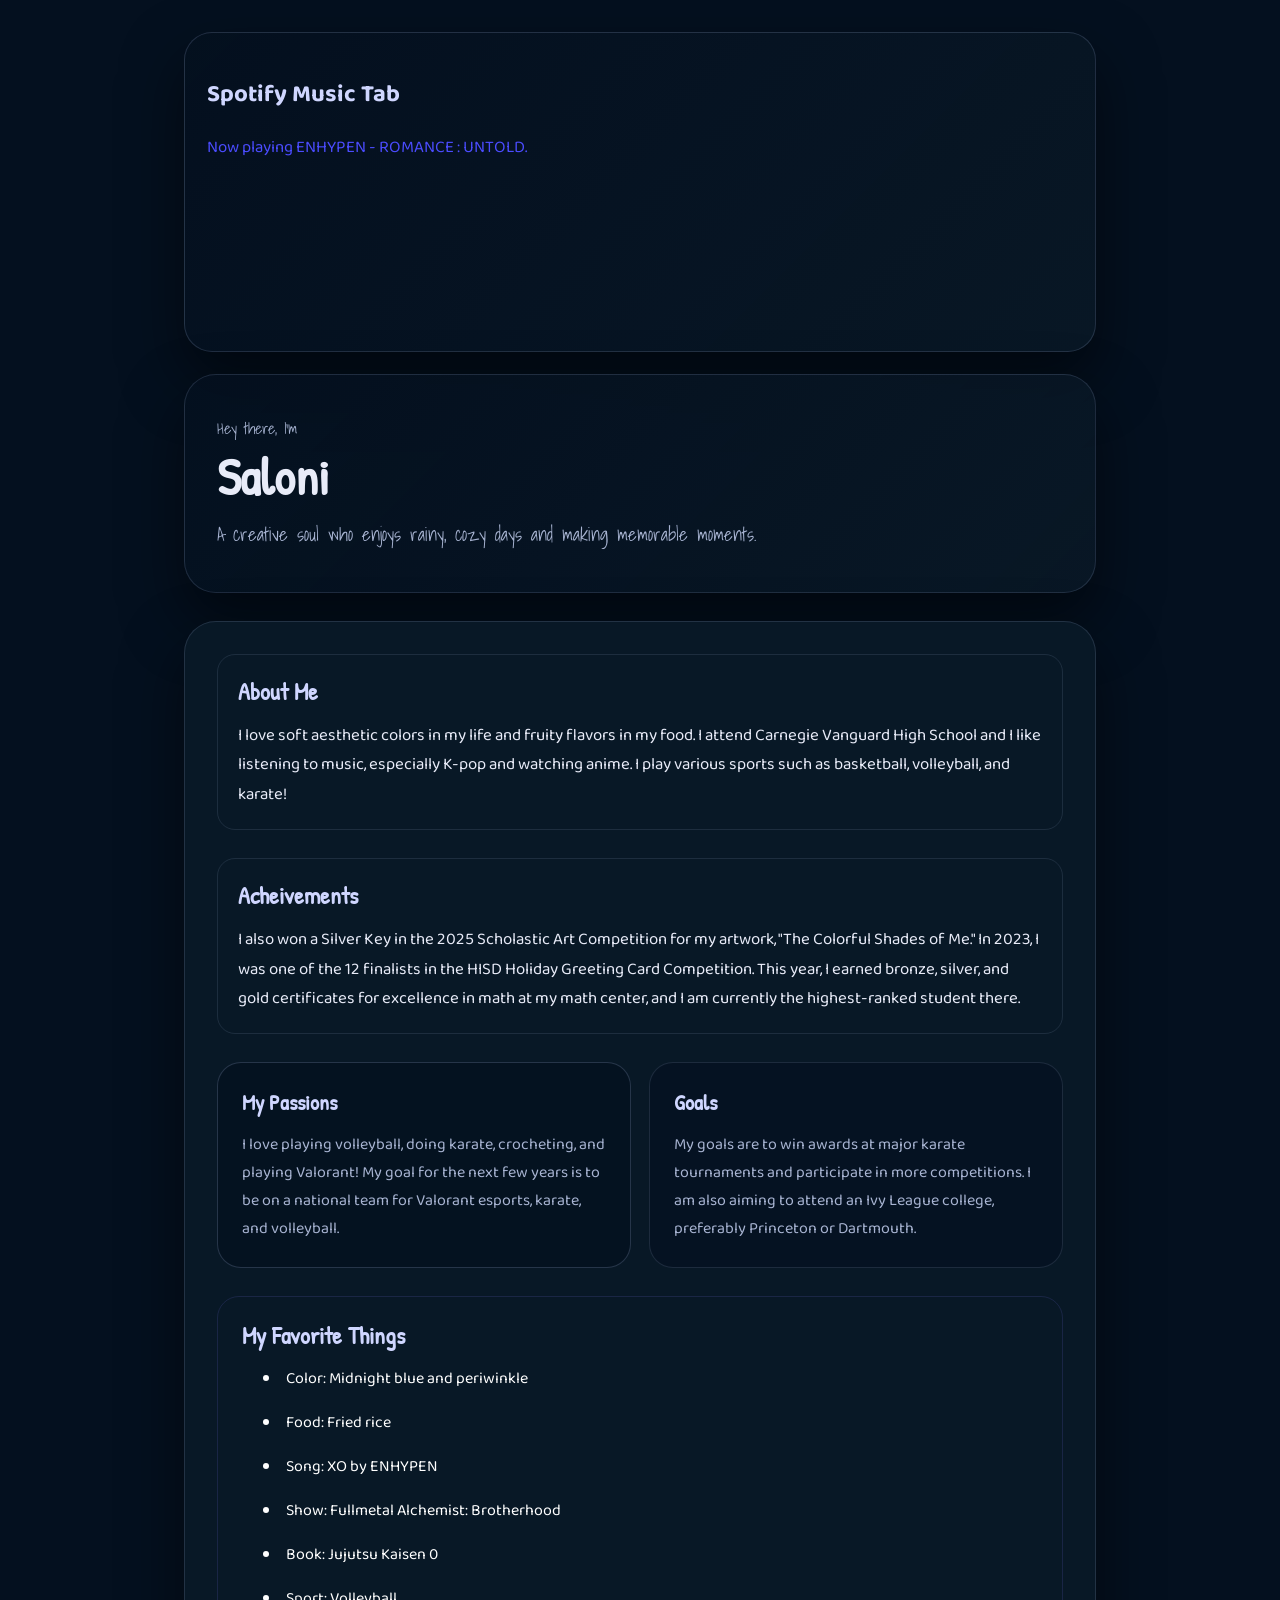
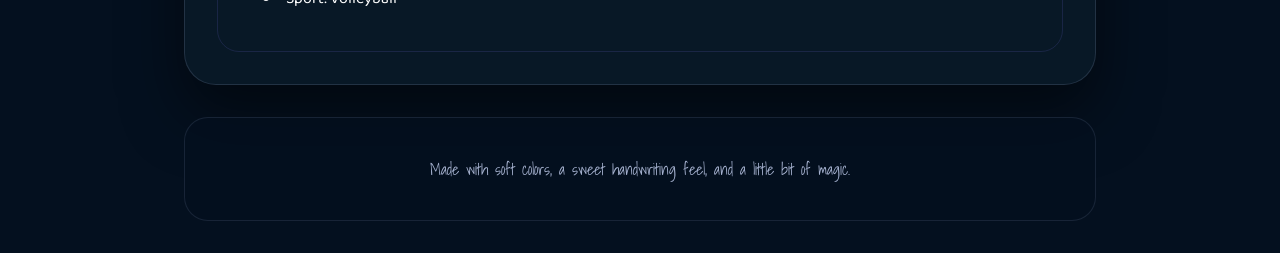
==== index.html @ 545240eb "Remove items from My Favorite Things section for conciseness" ====
<!DOCTYPE html>
<html lang="en">
  <head>
    <meta charset="UTF-8" />
    <meta name="viewport" content="width=device-width, initial-scale=1.0" />
    <title>About Me</title>
    <link rel="preconnect" href="https://fonts.googleapis.com" />
    <link rel="preconnect" href="https://fonts.gstatic.com" crossorigin />
    <link
      href="https://fonts.googleapis.com/css2?family=Baloo+2:wght@400;500&family=Patrick+Hand&family=Shadows+Into+Light&display=swap"
      rel="stylesheet"
    />
    <link rel="stylesheet" href="styles.css" />
  </head>
  <body>
    <div class="page-shell">
      <section class="spotify-tab" aria-label="Spotify music">
        <h2 class="kawaii-title">Spotify Music Tab</h2>
        <p class="cute-note">Now playing ENHYPEN - ROMANCE : UNTOLD.</p>
        <div class="spotify-grid">
          <iframe
            src="https://open.spotify.com/embed/album/05I8FltCMnGa3kE38mpOkL?utm_source=generator"
            title="ENHYPEN ROMANCE UNTOLD album"
            loading="lazy"
            allow="autoplay; clipboard-write; encrypted-media; fullscreen; picture-in-picture"
          ></iframe>
        </div>
      </section>

      <header class="hero">
        <p class="eyebrow">Hey there, I’m</p>
        <h1>Saloni</h1>
        <p class="subtitle">
          A creative soul who enjoys rainy, cozy days and making memorable moments.
        </p>
      </header>

      <main class="content-card">
        <section class="intro-block">
          <h2 class="kawaii-title">About Me</h2>
          <p>
            I love soft aesthetic colors in my life and fruity flavors in my
            food. I attend Carnegie Vanguard High School and I like listening
            to music, especially K-pop and watching anime. I play various
            sports such as basketball, volleyball, and karate!
          </p>
        </section>

        <section class="intro-block">
          <h2 class="kawaii-title">Acheivements</h2>
          <p>
            I also won a Silver Key in the 2025 Scholastic Art Competition for
            my artwork, "The Colorful Shades of Me." In 2023, I was one of the
            12 finalists in the HISD Holiday Greeting Card Competition. This
            year, I earned bronze, silver, and gold certificates for excellence
            in math at my math center, and I am currently the highest-ranked
            student there.
          </p>
        </section>

        <section class="detail-grid">
          <div class="detail-panel detail-panel--passions">
            <h3>My Passions</h3>
            <p>
              I love playing volleyball, doing karate, crocheting, and playing
              Valorant! My goal for the next few years is to be on a national team
              for Valorant esports, karate, and volleyball.
            </p>
          </div>
          <div class="detail-panel">
            <h3>Goals</h3>
            <p>
              My goals are to win awards at major karate tournaments and
              participate in more competitions. I am also aiming to attend an Ivy
              League college, preferably Princeton or Dartmouth.
            </p>
          </div>
        </section>

        <section class="favorite-block">
          <h2 class="kawaii-title">My Favorite Things</h2>
          <ul>
            <li>Color: Midnight blue and periwinkle</li>
            <li>Food: Fried rice</li>
            <li>Song: XO by ENHYPEN</li>
            <li>Show: Fullmetal Alchemist: Brotherhood</li>
            <li>Book: Jujutsu Kaisen 0</li>
            <li>Sport: Volleyball</li>
          </ul>
        </section>
      </main>

      <footer class="footer-note">
        <p>Made with soft colors, a sweet handwriting feel, and a little bit of magic.</p>
      </footer>
    </div>
  </body>
</html>
---- styles.css ----
:root {
  color-scheme: dark;
  --bg: #04101f;
  --surface: #081826;
  --surface-soft: #0f203d;
  --text: #e8ebf8;
  --muted: #a8b4d2;
  --accent: #04101f;
  --accent-dark: #04101f;
  --periwinkle: #C6C8FF;
  --periwinkle-light: #CFD6FF;
  --midnight-blue: #191970;
  --text-dark: #ffffff;
  --border: rgba(148, 166, 203, 0.18);
  --shadow: 0 28px 60px rgba(0, 0, 0, 0.5);
}

* {
  box-sizing: border-box;
}

body {
  margin: 0;
  min-height: 100vh;
  font-family: "Baloo 2", cursive, system-ui, sans-serif;
  background: radial-gradient(circle at top left, rgba(4, 16, 31, 0.6), transparent 24%),
    radial-gradient(circle at bottom right, rgba(4, 16, 31, 0.55), transparent 28%),
    var(--bg);
  color: var(--text);
}

.page-shell {
  padding: 32px 24px;
  max-width: 960px;
  margin: 0 auto;
}

.spotify-tab {
  margin-bottom: 22px;
  padding: 22px;
  background: linear-gradient(135deg, rgba(4, 16, 31, 0.88), rgba(9, 24, 38, 0.92));
  border: 1px solid rgba(148, 166, 203, 0.2);
  border-radius: 28px;
  box-shadow: var(--shadow);
}

.spotify-tab .cute-note {
  margin-bottom: 16px;
}

.spotify-grid {
  display: grid;
  gap: 14px;
  grid-template-columns: repeat(auto-fit, minmax(220px, 1fr));
}

.spotify-grid iframe {
  width: 100%;
  min-height: 152px;
  border: 0;
  border-radius: 14px;
}

.hero {
  padding: 40px 32px;
  background: linear-gradient(135deg, rgba(4, 16, 31, 0.85), rgba(9, 24, 38, 0.95));
  border: 1px solid rgba(148, 166, 203, 0.18);
  border-radius: 32px;
  box-shadow: var(--shadow);
}

.hero .eyebrow {
  margin: 0 0 12px;
  font-size: 1rem;
  color: var(--muted);
  font-family: "Shadows Into Light", cursive;
}

.hero h1 {
  margin: 0;
  font-size: clamp(3rem, 4vw, 4.25rem);
  line-height: 0.95;
  color: var(--text);
  font-family: "Patrick Hand", cursive;
}

.hero .subtitle {
  margin: 16px 0 0;
  font-size: 1.2rem;
  max-width: 680px;
  line-height: 1.8;
  color: var(--muted);
  font-family: "Shadows Into Light", cursive;
}

.content-card {
  margin-top: 28px;
  padding: 32px;
  background: var(--surface);
  border: 1px solid var(--border);
  border-radius: 32px;
  box-shadow: var(--shadow);
}

.content-card h2,
.content-card h3 {
  margin: 0 0 14px;
  font-family: "Patrick Hand", cursive;
  color: var(--periwinkle-light);
}

.intro-block {
  margin-bottom: 28px;
}

.intro-block {
  background: transparent;
  padding: 20px;
  border-radius: 18px;
  color: var(--text-dark);
  border: 1px solid rgba(148, 166, 203, 0.15);
}

.kawaii-title {
  display: inline-flex;
  align-items: center;
  gap: 0.45rem;
  color: var(--periwinkle-light);
}

.cute-note {
  margin: 0 0 14px;
  font-size: 1.05rem;
  color: #4b4cff;
}

.intro-block p,
.detail-panel p,
.favorite-block li,
.footer-note {
  font-family: "Baloo 2", cursive;
}

.intro-block p {
  margin: 0;
  color: var(--text);
  font-size: 1.05rem;
  line-height: 1.75;
}

.detail-grid {
  display: grid;
  gap: 18px;
  grid-template-columns: repeat(auto-fit, minmax(220px, 1fr));
}

.detail-panel {
  padding: 24px;
  background: rgba(4, 16, 31, 0.55);
  border: 1px solid rgba(148, 166, 203, 0.16);
  border-radius: 24px;
}

.detail-panel--passions {
  background: rgba(4, 16, 31, 0.7);
  border-color: rgba(148, 166, 203, 0.24);
}

.detail-panel h3 {
  font-size: 1.4rem;
}

.detail-panel p {
  margin: 0;
  color: var(--muted);
  line-height: 1.75;
}

.favorite-block {
  margin-top: 28px;
}

.favorite-block {
  background: transparent;
  padding: 22px 24px;
  border-radius: 22px;
  color: var(--text-dark);
  border: 1px solid rgba(107, 103, 212, 0.18);
}

.favorite-block::before,
.favorite-block::after {
  content: '';
  position: absolute;
  font-size: 1.35rem;
}

.favorite-block {
  position: relative;
}

.favorite-block::before {
  top: -10px;
  left: -10px;
}

.favorite-block::after {
  bottom: -10px;
  right: -10px;
}

.favorite-block ul {
  margin: 0;
  padding-left: 1.3rem;
  list-style: none;
  color: var(--text-dark);
  line-height: 1.8;
}

.favorite-block li {
  margin-bottom: 0.95rem;
  position: relative;
  padding-left: 0;
  list-style: disc inside;
  color: #ffffff;
}

.footer-note {
  margin-top: 32px;
  padding: 22px 24px;
  border-radius: 24px;
  background: rgba(4, 16, 31, 0.65);
  border: 1px solid rgba(148, 166, 203, 0.14);
  color: var(--muted);
  text-align: center;
  font-family: "Shadows Into Light", cursive;
}

@media (max-width: 640px) {
  .page-shell {
    padding: 24px 16px;
  }

  .hero,
  .content-card {
    padding: 28px 20px;
  }
}
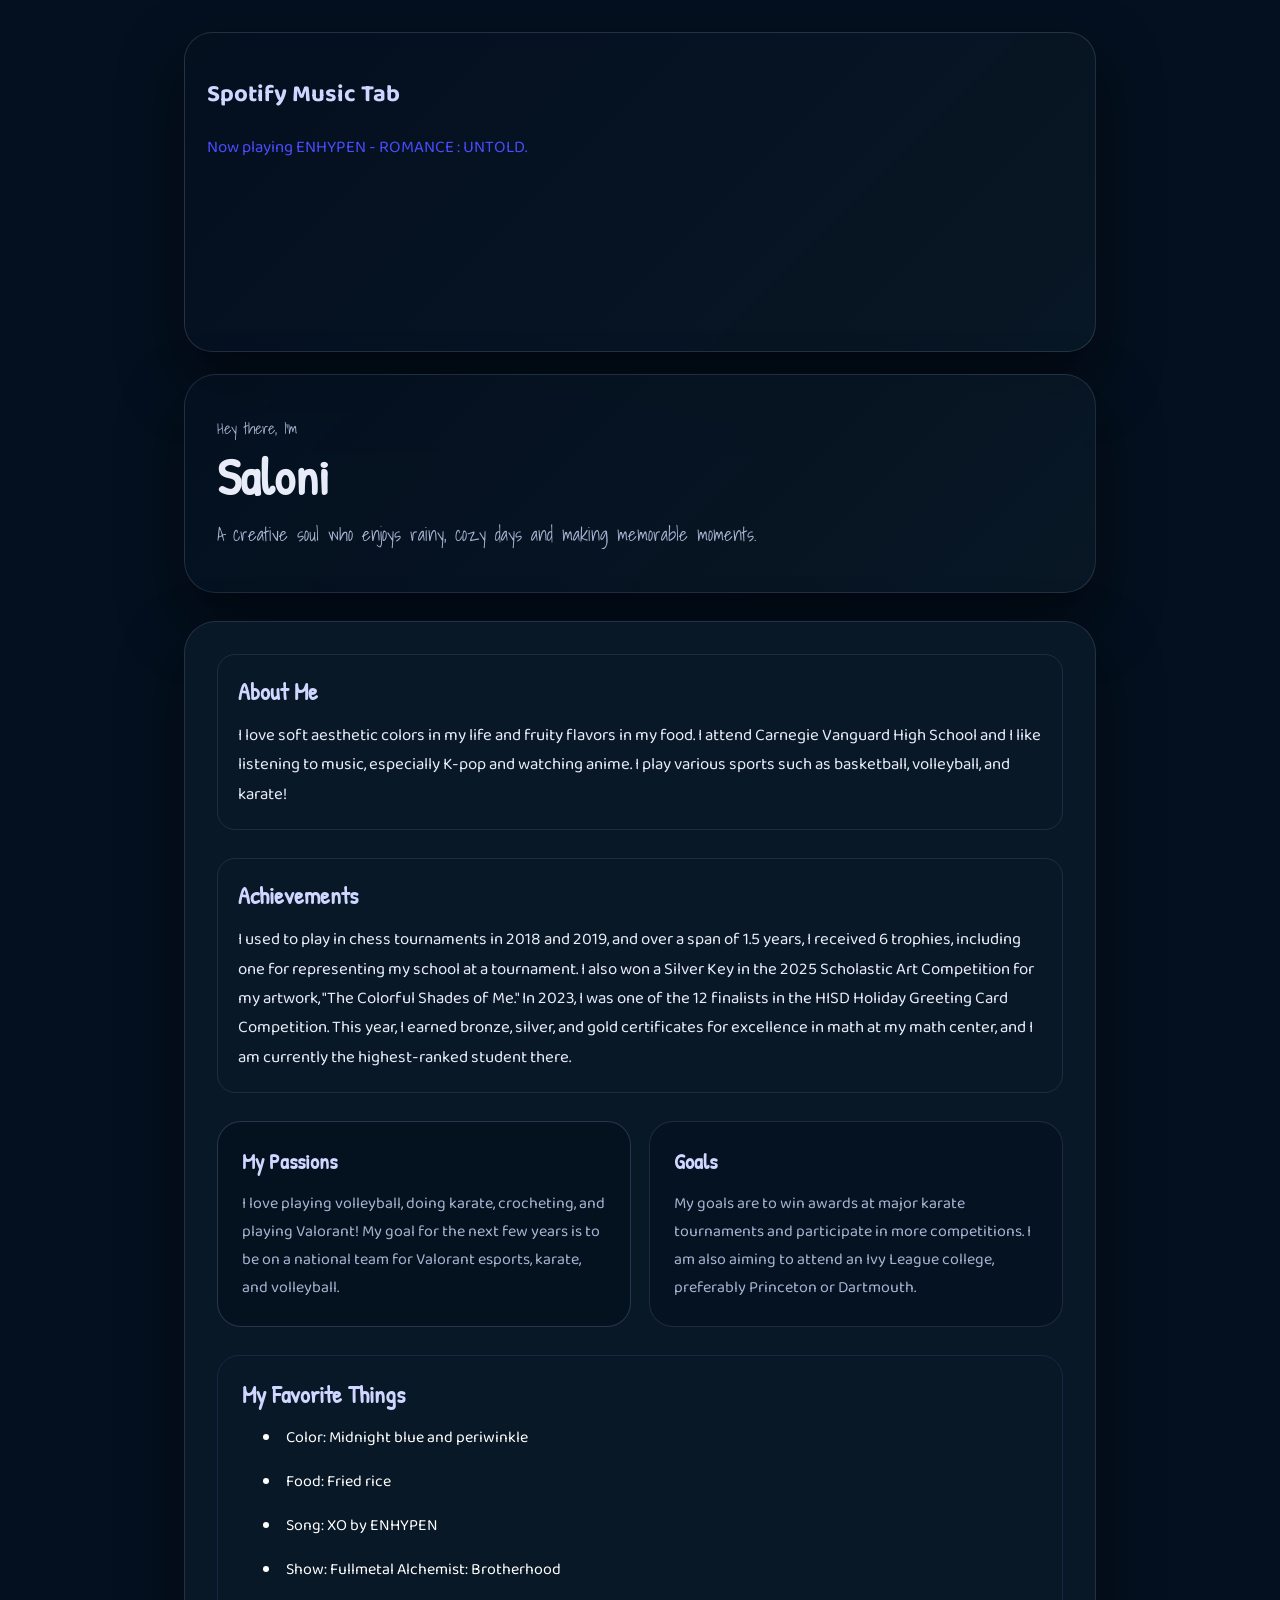
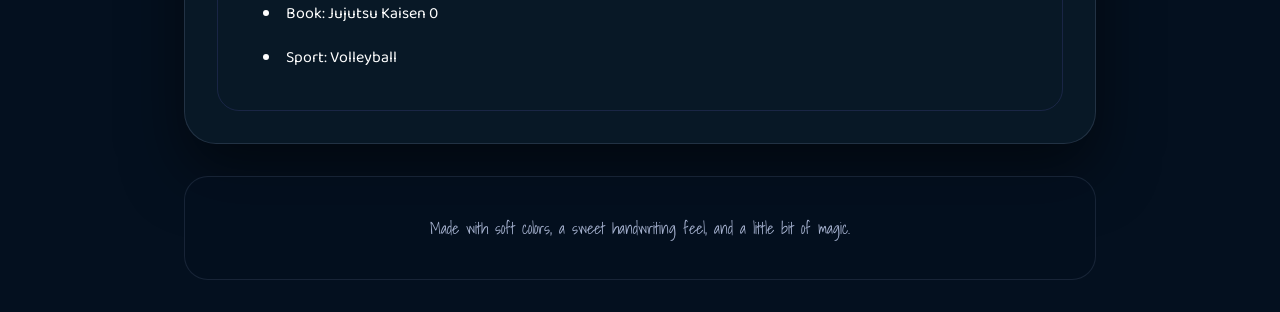
==== commit 8afcafa7: "Correct spelling of "Achievements" and update achievements description for clarity" ====
--- a/index.html
+++ b/index.html
@@ -47,14 +47,16 @@
         </section>
 
         <section class="intro-block">
-          <h2 class="kawaii-title">Acheivements</h2>
+          <h2 class="kawaii-title">Achievements</h2>
           <p>
-            I also won a Silver Key in the 2025 Scholastic Art Competition for
-            my artwork, "The Colorful Shades of Me." In 2023, I was one of the
-            12 finalists in the HISD Holiday Greeting Card Competition. This
-            year, I earned bronze, silver, and gold certificates for excellence
-            in math at my math center, and I am currently the highest-ranked
-            student there.
+            I used to play in chess tournaments in 2018 and 2019, and over a
+            span of 1.5 years, I received 6 trophies, including one for
+            representing my school at a tournament. I also won a Silver Key in
+            the 2025 Scholastic Art Competition for my artwork, "The Colorful
+            Shades of Me." In 2023, I was one of the 12 finalists in the HISD
+            Holiday Greeting Card Competition. This year, I earned bronze,
+            silver, and gold certificates for excellence in math at my math
+            center, and I am currently the highest-ranked student there.
           </p>
         </section>
 
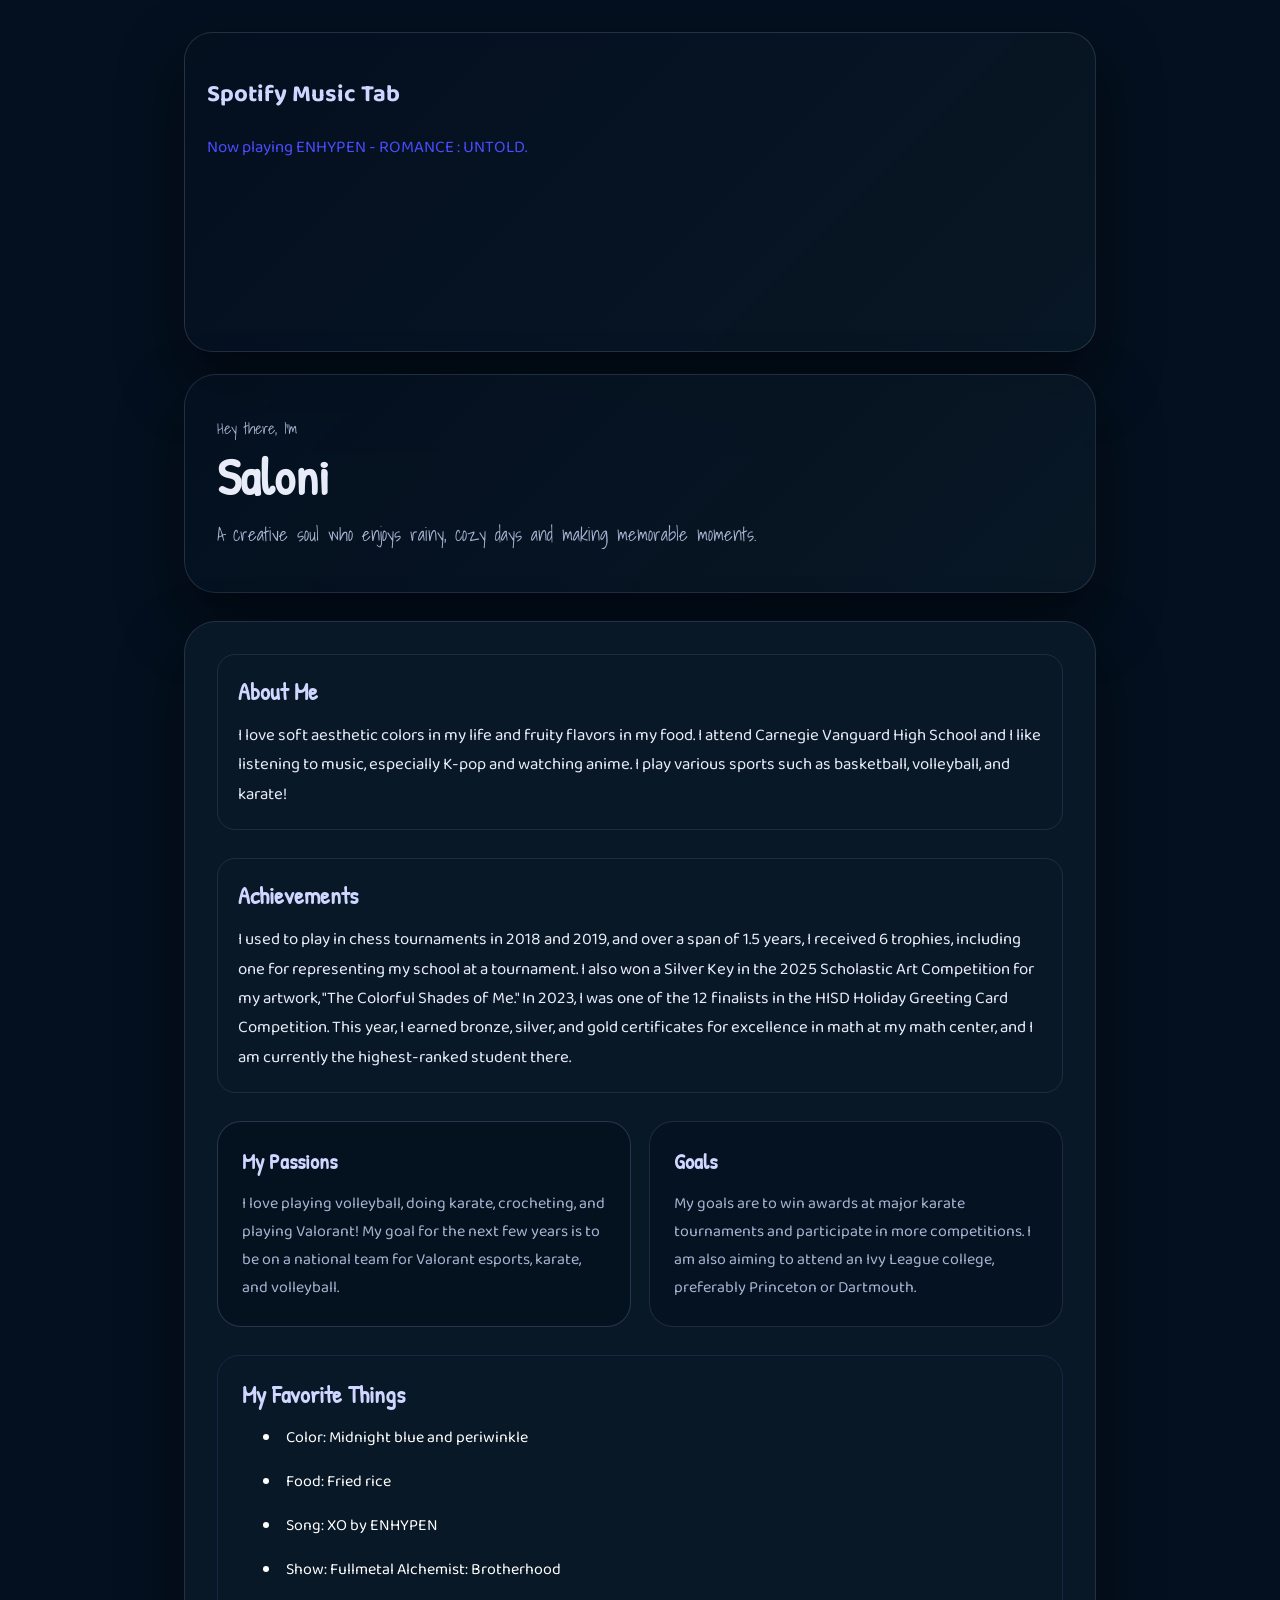
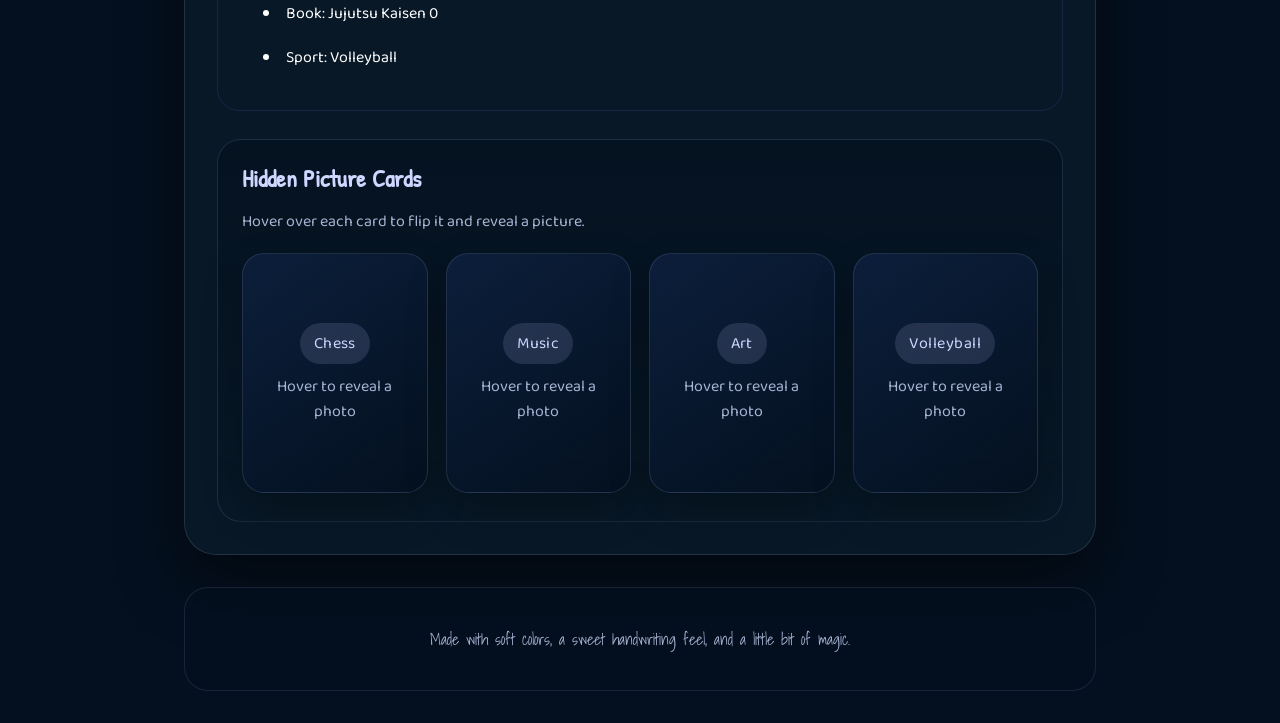
==== commit 18dd82fb: "Add flip-gallery section with interactive flip cards for enhanced engagement" ====
--- a/index.html
+++ b/index.html
@@ -90,6 +90,74 @@
             <li>Sport: Volleyball</li>
           </ul>
         </section>
+
+        <section class="flip-gallery">
+          <h2 class="kawaii-title">Hidden Picture Cards</h2>
+          <p class="flip-gallery__intro">
+            Hover over each card to flip it and reveal a picture.
+          </p>
+          <div class="flip-grid">
+            <article class="flip-card" tabindex="0" aria-label="Chess card with picture">
+              <div class="flip-card__inner">
+                <div class="flip-card__face flip-card__face--front">
+                  <span class="flip-card__label">Chess</span>
+                  <p>Hover to reveal a photo</p>
+                </div>
+                <div class="flip-card__face flip-card__face--back">
+                  <img
+                    src="https://images.unsplash.com/photo-1528819622765-d6c120f6e9a1?auto=format&fit=crop&w=900&q=80"
+                    alt="Chess pieces on a board"
+                  />
+                </div>
+              </div>
+            </article>
+
+            <article class="flip-card" tabindex="0" aria-label="Music card with picture">
+              <div class="flip-card__inner">
+                <div class="flip-card__face flip-card__face--front">
+                  <span class="flip-card__label">Music</span>
+                  <p>Hover to reveal a photo</p>
+                </div>
+                <div class="flip-card__face flip-card__face--back">
+                  <img
+                    src="https://images.unsplash.com/photo-1511379938547-c1f69419868d?auto=format&fit=crop&w=900&q=80"
+                    alt="Headphones and music setup"
+                  />
+                </div>
+              </div>
+            </article>
+
+            <article class="flip-card" tabindex="0" aria-label="Art card with picture">
+              <div class="flip-card__inner">
+                <div class="flip-card__face flip-card__face--front">
+                  <span class="flip-card__label">Art</span>
+                  <p>Hover to reveal a photo</p>
+                </div>
+                <div class="flip-card__face flip-card__face--back">
+                  <img
+                    src="https://images.unsplash.com/photo-1513364776144-60967b0f800f?auto=format&fit=crop&w=900&q=80"
+                    alt="Paintbrushes and colorful art supplies"
+                  />
+                </div>
+              </div>
+            </article>
+
+            <article class="flip-card" tabindex="0" aria-label="Volleyball card with picture">
+              <div class="flip-card__inner">
+                <div class="flip-card__face flip-card__face--front">
+                  <span class="flip-card__label">Volleyball</span>
+                  <p>Hover to reveal a photo</p>
+                </div>
+                <div class="flip-card__face flip-card__face--back">
+                  <img
+                    src="https://images.unsplash.com/photo-1517927033932-b3d18e61fb3a?auto=format&fit=crop&w=900&q=80"
+                    alt="Volleyball on a court"
+                  />
+                </div>
+              </div>
+            </article>
+          </div>
+        </section>
       </main>
 
       <footer class="footer-note">
--- a/styles.css
+++ b/styles.css
@@ -225,6 +225,93 @@
   color: #ffffff;
 }
 
+.flip-gallery {
+  margin-top: 28px;
+  padding: 22px 24px 28px;
+  border-radius: 24px;
+  background: linear-gradient(180deg, rgba(4, 16, 31, 0.66), rgba(8, 24, 38, 0.82));
+  border: 1px solid rgba(148, 166, 203, 0.16);
+}
+
+.flip-gallery__intro {
+  margin: 0 0 18px;
+  color: var(--muted);
+  line-height: 1.7;
+}
+
+.flip-grid {
+  display: grid;
+  gap: 18px;
+  grid-template-columns: repeat(auto-fit, minmax(170px, 1fr));
+}
+
+.flip-card {
+  perspective: 1200px;
+  min-height: 240px;
+  outline: none;
+}
+
+.flip-card__inner {
+  position: relative;
+  width: 100%;
+  height: 100%;
+  min-height: 240px;
+  transform-style: preserve-3d;
+  transition: transform 0.8s cubic-bezier(0.2, 0.7, 0.2, 1);
+}
+
+.flip-card:hover .flip-card__inner,
+.flip-card:focus-visible .flip-card__inner,
+.flip-card:focus-within .flip-card__inner {
+  transform: rotateY(180deg);
+}
+
+.flip-card__face {
+  position: absolute;
+  inset: 0;
+  display: flex;
+  flex-direction: column;
+  align-items: center;
+  justify-content: center;
+  padding: 18px;
+  border-radius: 22px;
+  backface-visibility: hidden;
+  overflow: hidden;
+  border: 1px solid rgba(148, 166, 203, 0.18);
+  box-shadow: 0 18px 40px rgba(0, 0, 0, 0.24);
+}
+
+.flip-card__face--front {
+  background: linear-gradient(145deg, rgba(12, 31, 60, 0.96), rgba(4, 16, 31, 0.9));
+  text-align: center;
+}
+
+.flip-card__face--front p {
+  margin: 10px 0 0;
+  color: var(--muted);
+}
+
+.flip-card__label {
+  display: inline-flex;
+  padding: 8px 14px;
+  border-radius: 999px;
+  background: rgba(198, 200, 255, 0.14);
+  color: var(--periwinkle-light);
+  letter-spacing: 0.03em;
+}
+
+.flip-card__face--back {
+  transform: rotateY(180deg);
+  background: var(--surface-soft);
+}
+
+.flip-card__face--back img {
+  width: 100%;
+  height: 100%;
+  object-fit: cover;
+  border-radius: 18px;
+}
+
 .footer-note {
   margin-top: 32px;
   padding: 22px 24px;
@@ -245,4 +332,16 @@
   .content-card {
     padding: 28px 20px;
   }
-}
+
+  .flip-gallery {
+    padding: 20px;
+  }
+
+  .flip-card {
+    min-height: 220px;
+  }
+
+  .flip-card__inner {
+    min-height: 220px;
+  }
+}
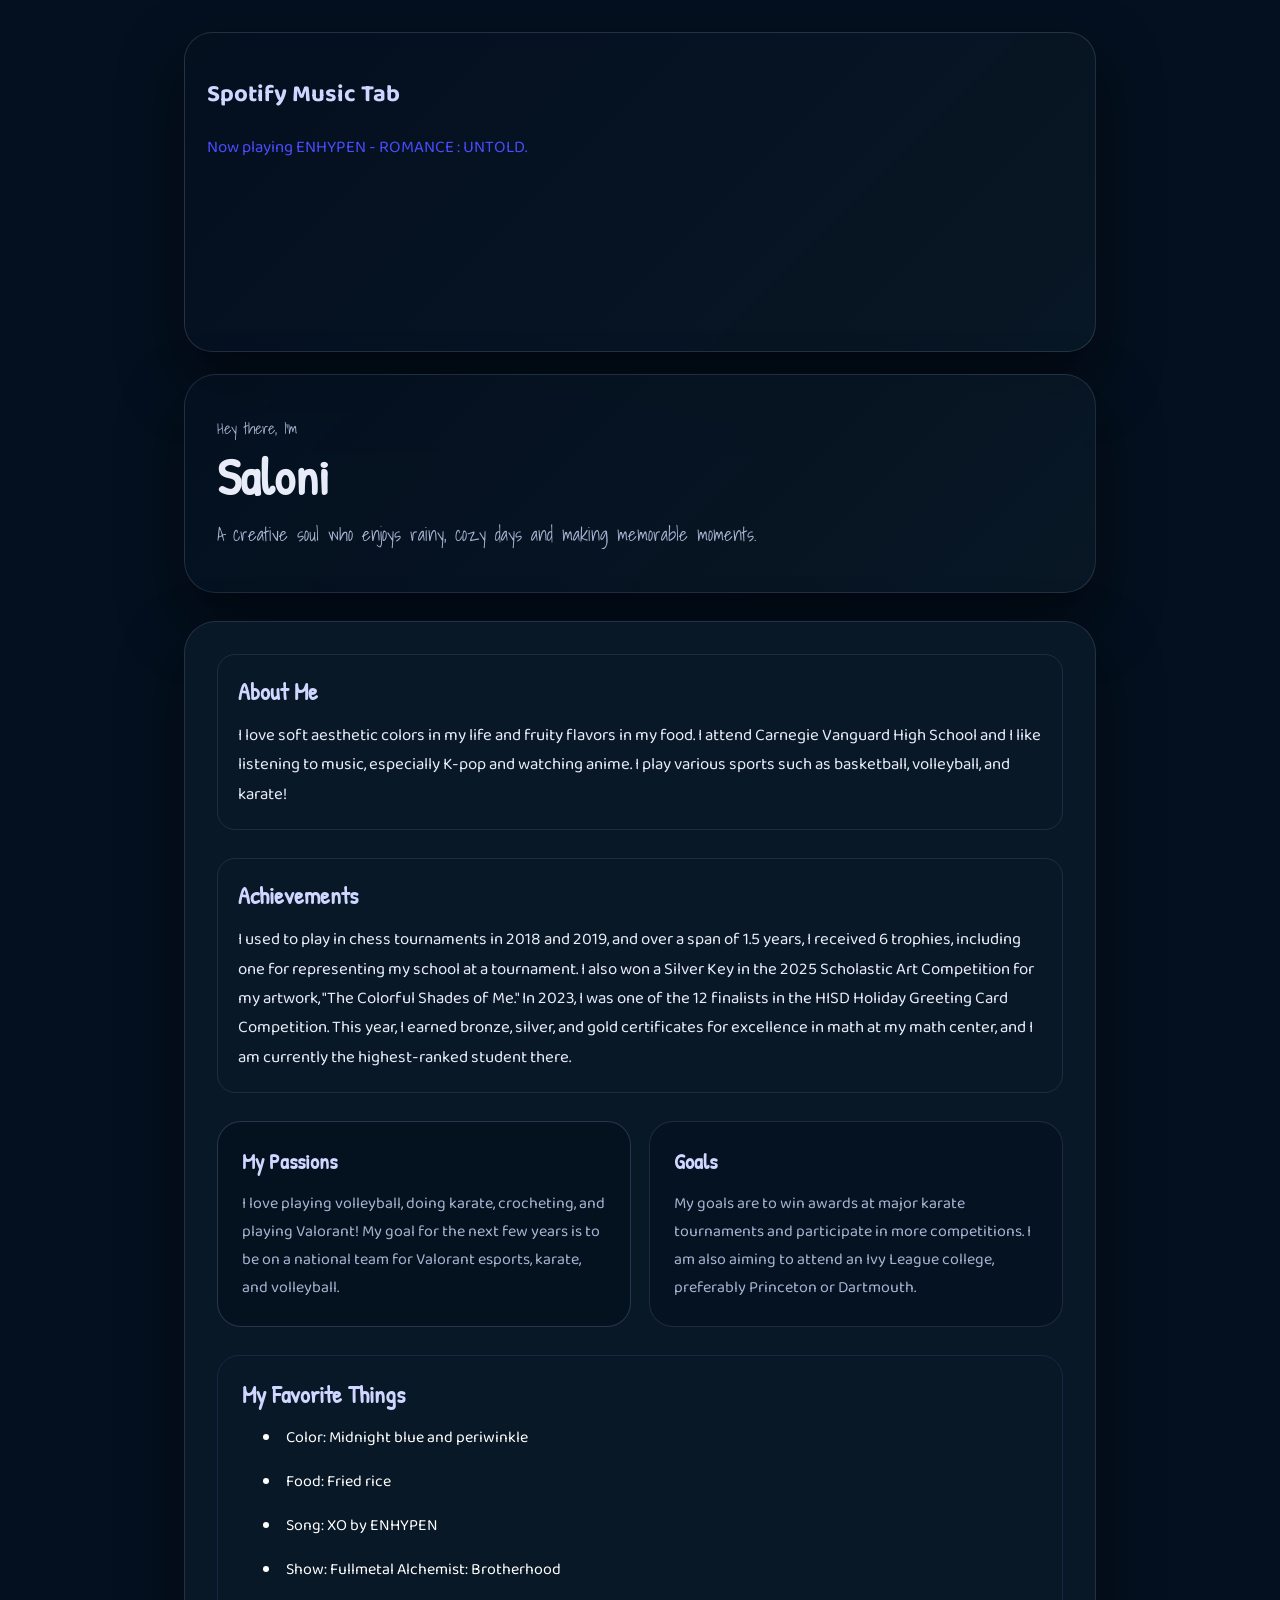
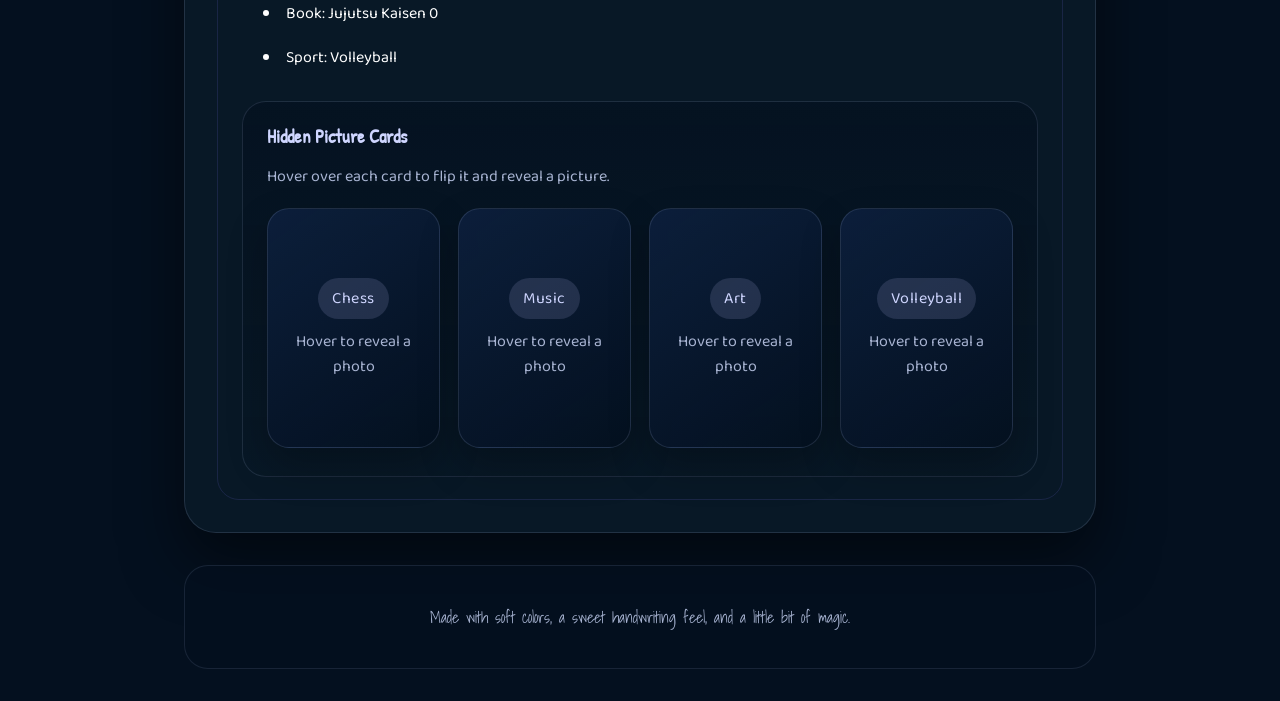
==== commit ec5cd4bd: "Refactor flip-gallery section: update headings and streamline card structure for improved readabilit" ====
--- a/index.html
+++ b/index.html
@@ -89,74 +89,73 @@
             <li>Book: Jujutsu Kaisen 0</li>
             <li>Sport: Volleyball</li>
           </ul>
-        </section>
+          <section class="flip-gallery">
+            <h3 class="kawaii-title">Hidden Picture Cards</h3>
+            <p class="flip-gallery__intro">
+              Hover over each card to flip it and reveal a picture.
+            </p>
+            <div class="flip-grid">
+              <article class="flip-card" tabindex="0" aria-label="Chess card with picture">
+                <div class="flip-card__inner">
+                  <div class="flip-card__face flip-card__face--front">
+                    <span class="flip-card__label">Chess</span>
+                    <p>Hover to reveal a photo</p>
+                  </div>
+                  <div class="flip-card__face flip-card__face--back">
+                    <img
+                      src="https://images.unsplash.com/photo-1528819622765-d6c120f6e9a1?auto=format&fit=crop&w=900&q=80"
+                      alt="Chess pieces on a board"
+                    />
+                  </div>
+                </div>
+              </article>
 
-        <section class="flip-gallery">
-          <h2 class="kawaii-title">Hidden Picture Cards</h2>
-          <p class="flip-gallery__intro">
-            Hover over each card to flip it and reveal a picture.
-          </p>
-          <div class="flip-grid">
-            <article class="flip-card" tabindex="0" aria-label="Chess card with picture">
-              <div class="flip-card__inner">
-                <div class="flip-card__face flip-card__face--front">
-                  <span class="flip-card__label">Chess</span>
-                  <p>Hover to reveal a photo</p>
+              <article class="flip-card" tabindex="0" aria-label="Music card with picture">
+                <div class="flip-card__inner">
+                  <div class="flip-card__face flip-card__face--front">
+                    <span class="flip-card__label">Music</span>
+                    <p>Hover to reveal a photo</p>
+                  </div>
+                  <div class="flip-card__face flip-card__face--back">
+                    <img
+                      src="https://images.unsplash.com/photo-1511379938547-c1f69419868d?auto=format&fit=crop&w=900&q=80"
+                      alt="Headphones and music setup"
+                    />
+                  </div>
                 </div>
-                <div class="flip-card__face flip-card__face--back">
-                  <img
-                    src="https://images.unsplash.com/photo-1528819622765-d6c120f6e9a1?auto=format&fit=crop&w=900&q=80"
-                    alt="Chess pieces on a board"
-                  />
+              </article>
+
+              <article class="flip-card" tabindex="0" aria-label="Art card with picture">
+                <div class="flip-card__inner">
+                  <div class="flip-card__face flip-card__face--front">
+                    <span class="flip-card__label">Art</span>
+                    <p>Hover to reveal a photo</p>
+                  </div>
+                  <div class="flip-card__face flip-card__face--back">
+                    <img
+                      src="https://images.unsplash.com/photo-1513364776144-60967b0f800f?auto=format&fit=crop&w=900&q=80"
+                      alt="Paintbrushes and colorful art supplies"
+                    />
+                  </div>
                 </div>
-              </div>
-            </article>
+              </article>
 
-            <article class="flip-card" tabindex="0" aria-label="Music card with picture">
-              <div class="flip-card__inner">
-                <div class="flip-card__face flip-card__face--front">
-                  <span class="flip-card__label">Music</span>
-                  <p>Hover to reveal a photo</p>
+              <article class="flip-card" tabindex="0" aria-label="Volleyball card with picture">
+                <div class="flip-card__inner">
+                  <div class="flip-card__face flip-card__face--front">
+                    <span class="flip-card__label">Volleyball</span>
+                    <p>Hover to reveal a photo</p>
+                  </div>
+                  <div class="flip-card__face flip-card__face--back">
+                    <img
+                      src="https://images.unsplash.com/photo-1517927033932-b3d18e61fb3a?auto=format&fit=crop&w=900&q=80"
+                      alt="Volleyball on a court"
+                    />
+                  </div>
                 </div>
-                <div class="flip-card__face flip-card__face--back">
-                  <img
-                    src="https://images.unsplash.com/photo-1511379938547-c1f69419868d?auto=format&fit=crop&w=900&q=80"
-                    alt="Headphones and music setup"
-                  />
-                </div>
-              </div>
-            </article>
-
-            <article class="flip-card" tabindex="0" aria-label="Art card with picture">
-              <div class="flip-card__inner">
-                <div class="flip-card__face flip-card__face--front">
-                  <span class="flip-card__label">Art</span>
-                  <p>Hover to reveal a photo</p>
-                </div>
-                <div class="flip-card__face flip-card__face--back">
-                  <img
-                    src="https://images.unsplash.com/photo-1513364776144-60967b0f800f?auto=format&fit=crop&w=900&q=80"
-                    alt="Paintbrushes and colorful art supplies"
-                  />
-                </div>
-              </div>
-            </article>
-
-            <article class="flip-card" tabindex="0" aria-label="Volleyball card with picture">
-              <div class="flip-card__inner">
-                <div class="flip-card__face flip-card__face--front">
-                  <span class="flip-card__label">Volleyball</span>
-                  <p>Hover to reveal a photo</p>
-                </div>
-                <div class="flip-card__face flip-card__face--back">
-                  <img
-                    src="https://images.unsplash.com/photo-1517927033932-b3d18e61fb3a?auto=format&fit=crop&w=900&q=80"
-                    alt="Volleyball on a court"
-                  />
-                </div>
-              </div>
-            </article>
-          </div>
+              </article>
+            </div>
+          </section>
         </section>
       </main>
 
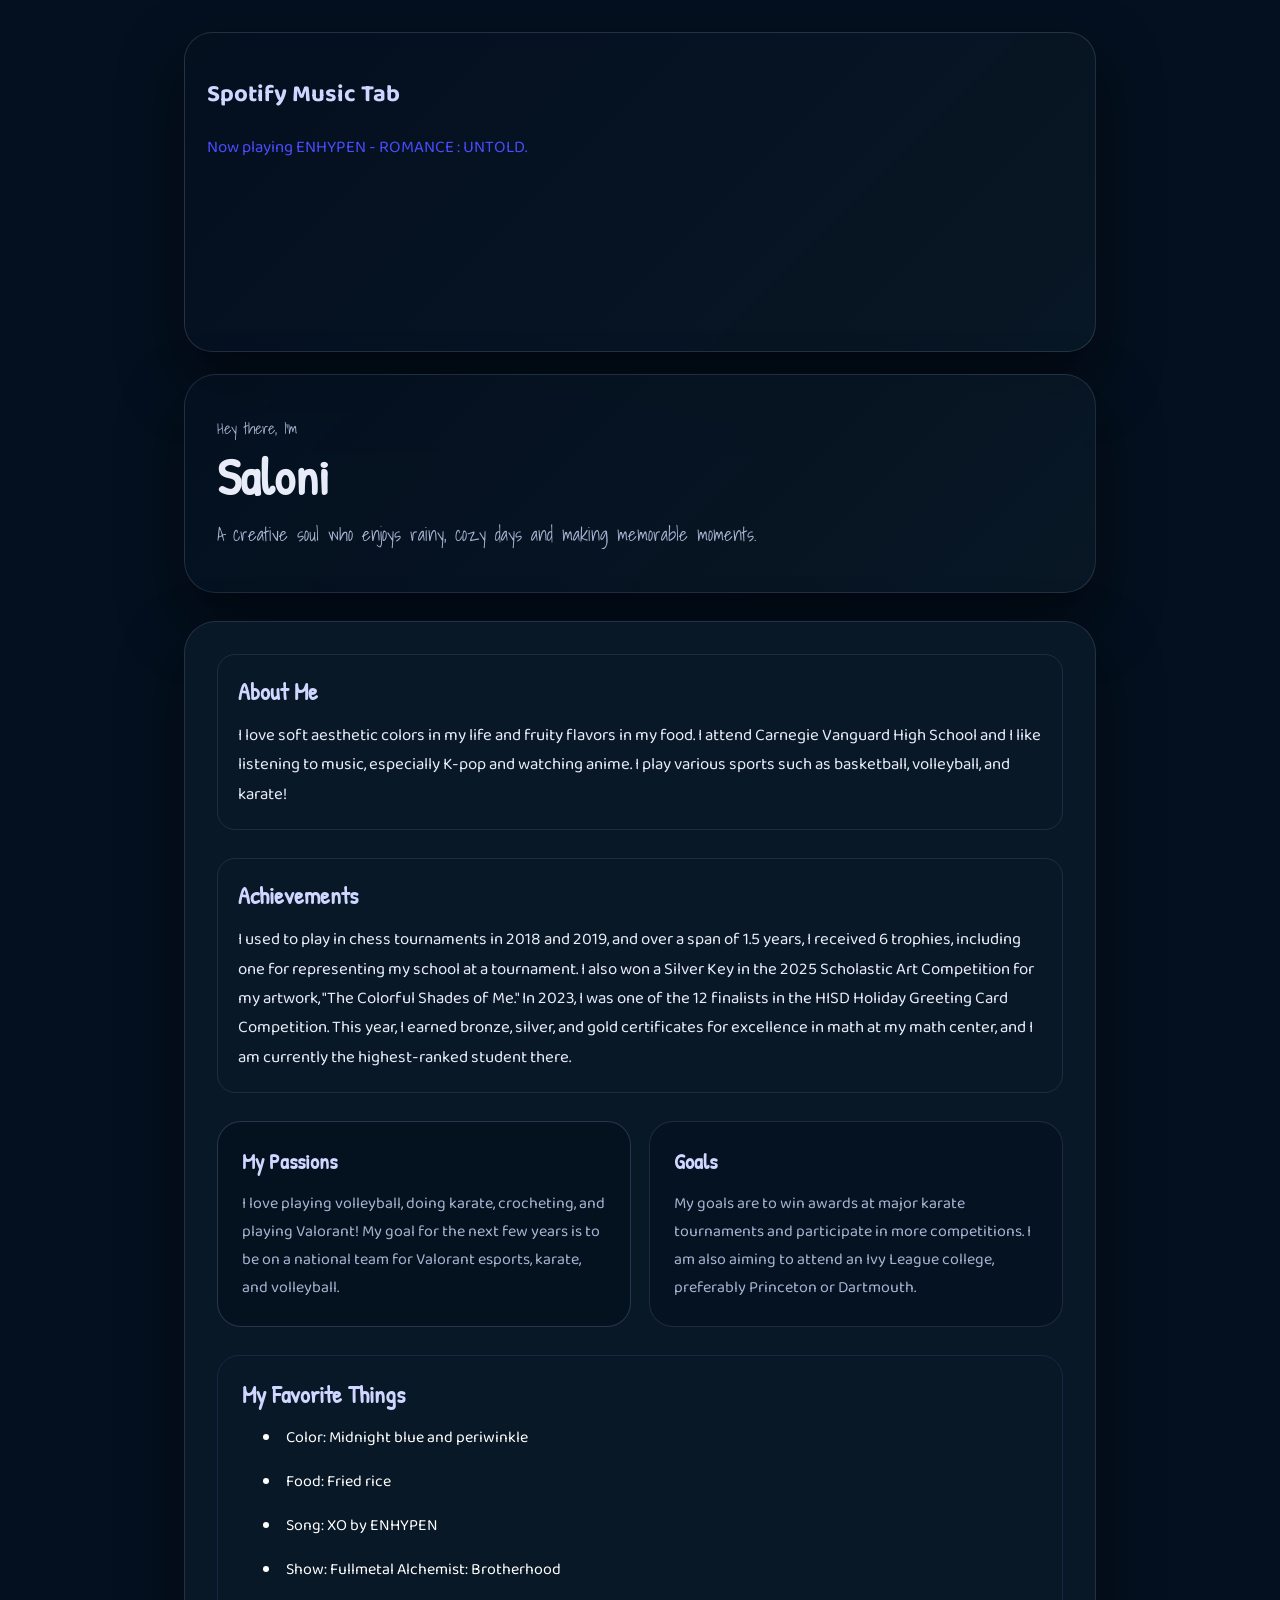
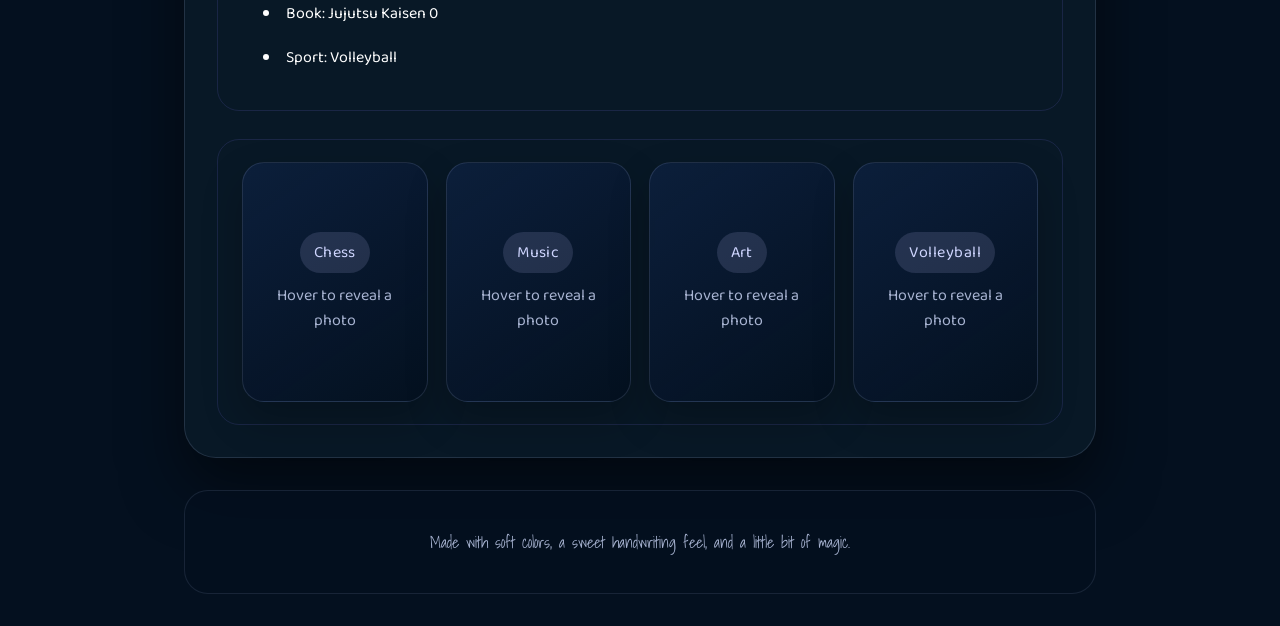
==== commit ea652ba4: "Refactor flip-gallery section: restructure HTML and enhance CSS for improved card interaction" ====
--- a/index.html
+++ b/index.html
@@ -89,73 +89,70 @@
             <li>Book: Jujutsu Kaisen 0</li>
             <li>Sport: Volleyball</li>
           </ul>
-          <section class="flip-gallery">
-            <h3 class="kawaii-title">Hidden Picture Cards</h3>
-            <p class="flip-gallery__intro">
-              Hover over each card to flip it and reveal a picture.
-            </p>
-            <div class="flip-grid">
-              <article class="flip-card" tabindex="0" aria-label="Chess card with picture">
-                <div class="flip-card__inner">
-                  <div class="flip-card__face flip-card__face--front">
-                    <span class="flip-card__label">Chess</span>
-                    <p>Hover to reveal a photo</p>
-                  </div>
-                  <div class="flip-card__face flip-card__face--back">
-                    <img
-                      src="https://images.unsplash.com/photo-1528819622765-d6c120f6e9a1?auto=format&fit=crop&w=900&q=80"
-                      alt="Chess pieces on a board"
-                    />
-                  </div>
+        </section>
+
+        <section class="favorite-block flip-gallery">
+          <div class="flip-grid">
+            <article class="flip-card" tabindex="0" aria-label="Chess card with picture">
+              <div class="flip-card__inner">
+                <div class="flip-card__face flip-card__face--front">
+                  <span class="flip-card__label">Chess</span>
+                  <p>Hover to reveal a photo</p>
                 </div>
-              </article>
+                <div class="flip-card__face flip-card__face--back">
+                  <img
+                    src="https://images.unsplash.com/photo-1528819622765-d6c120f6e9a1?auto=format&fit=crop&w=900&q=80"
+                    alt="Chess pieces on a board"
+                  />
+                </div>
+              </div>
+            </article>
 
-              <article class="flip-card" tabindex="0" aria-label="Music card with picture">
-                <div class="flip-card__inner">
-                  <div class="flip-card__face flip-card__face--front">
-                    <span class="flip-card__label">Music</span>
-                    <p>Hover to reveal a photo</p>
-                  </div>
-                  <div class="flip-card__face flip-card__face--back">
-                    <img
-                      src="https://images.unsplash.com/photo-1511379938547-c1f69419868d?auto=format&fit=crop&w=900&q=80"
-                      alt="Headphones and music setup"
-                    />
-                  </div>
+            <article class="flip-card" tabindex="0" aria-label="Music card with picture">
+              <div class="flip-card__inner">
+                <div class="flip-card__face flip-card__face--front">
+                  <span class="flip-card__label">Music</span>
+                  <p>Hover to reveal a photo</p>
                 </div>
-              </article>
+                <div class="flip-card__face flip-card__face--back">
+                  <img
+                    src="https://images.unsplash.com/photo-1511379938547-c1f69419868d?auto=format&fit=crop&w=900&q=80"
+                    alt="Headphones and music setup"
+                  />
+                </div>
+              </div>
+            </article>
 
-              <article class="flip-card" tabindex="0" aria-label="Art card with picture">
-                <div class="flip-card__inner">
-                  <div class="flip-card__face flip-card__face--front">
-                    <span class="flip-card__label">Art</span>
-                    <p>Hover to reveal a photo</p>
-                  </div>
-                  <div class="flip-card__face flip-card__face--back">
-                    <img
-                      src="https://images.unsplash.com/photo-1513364776144-60967b0f800f?auto=format&fit=crop&w=900&q=80"
-                      alt="Paintbrushes and colorful art supplies"
-                    />
-                  </div>
+            <article class="flip-card" tabindex="0" aria-label="Art card with picture">
+              <div class="flip-card__inner">
+                <div class="flip-card__face flip-card__face--front">
+                  <span class="flip-card__label">Art</span>
+                  <p>Hover to reveal a photo</p>
                 </div>
-              </article>
+                <div class="flip-card__face flip-card__face--back">
+                  <img
+                    src="https://images.unsplash.com/photo-1513364776144-60967b0f800f?auto=format&fit=crop&w=900&q=80"
+                    alt="Paintbrushes and colorful art supplies"
+                  />
+                </div>
+              </div>
+            </article>
 
-              <article class="flip-card" tabindex="0" aria-label="Volleyball card with picture">
-                <div class="flip-card__inner">
-                  <div class="flip-card__face flip-card__face--front">
-                    <span class="flip-card__label">Volleyball</span>
-                    <p>Hover to reveal a photo</p>
-                  </div>
-                  <div class="flip-card__face flip-card__face--back">
-                    <img
-                      src="https://images.unsplash.com/photo-1517927033932-b3d18e61fb3a?auto=format&fit=crop&w=900&q=80"
-                      alt="Volleyball on a court"
-                    />
-                  </div>
+            <article class="flip-card" tabindex="0" aria-label="Volleyball card with picture">
+              <div class="flip-card__inner">
+                <div class="flip-card__face flip-card__face--front">
+                  <span class="flip-card__label">Volleyball</span>
+                  <p>Hover to reveal a photo</p>
                 </div>
-              </article>
-            </div>
-          </section>
+                <div class="flip-card__face flip-card__face--back">
+                  <img
+                    src="https://images.unsplash.com/photo-1517927033932-b3d18e61fb3a?auto=format&fit=crop&w=900&q=80"
+                    alt="Volleyball on a court"
+                  />
+                </div>
+              </div>
+            </article>
+          </div>
         </section>
       </main>
 
--- a/styles.css
+++ b/styles.css
@@ -227,16 +227,6 @@
 
 .flip-gallery {
   margin-top: 28px;
-  padding: 22px 24px 28px;
-  border-radius: 24px;
-  background: linear-gradient(180deg, rgba(4, 16, 31, 0.66), rgba(8, 24, 38, 0.82));
-  border: 1px solid rgba(148, 166, 203, 0.16);
-}
-
-.flip-gallery__intro {
-  margin: 0 0 18px;
-  color: var(--muted);
-  line-height: 1.7;
 }
 
 .flip-grid {
@@ -264,6 +254,18 @@
 .flip-card:focus-visible .flip-card__inner,
 .flip-card:focus-within .flip-card__inner {
   transform: rotateY(180deg);
+}
+
+.flip-card:hover .flip-card__face--front,
+.flip-card:focus-visible .flip-card__face--front,
+.flip-card:focus-within .flip-card__face--front {
+  opacity: 0;
+}
+
+.flip-card:hover .flip-card__face--back,
+.flip-card:focus-visible .flip-card__face--back,
+.flip-card:focus-within .flip-card__face--back {
+  opacity: 1;
 }
 
 .flip-card__face {
@@ -276,14 +278,17 @@
   padding: 18px;
   border-radius: 22px;
   backface-visibility: hidden;
+  -webkit-backface-visibility: hidden;
   overflow: hidden;
   border: 1px solid rgba(148, 166, 203, 0.18);
   box-shadow: 0 18px 40px rgba(0, 0, 0, 0.24);
+  transition: opacity 0.25s ease;
 }
 
 .flip-card__face--front {
   background: linear-gradient(145deg, rgba(12, 31, 60, 0.96), rgba(4, 16, 31, 0.9));
   text-align: center;
+  opacity: 1;
 }
 
 .flip-card__face--front p {
@@ -303,6 +308,7 @@
 .flip-card__face--back {
   transform: rotateY(180deg);
   background: var(--surface-soft);
+  opacity: 0;
 }
 
 .flip-card__face--back img {
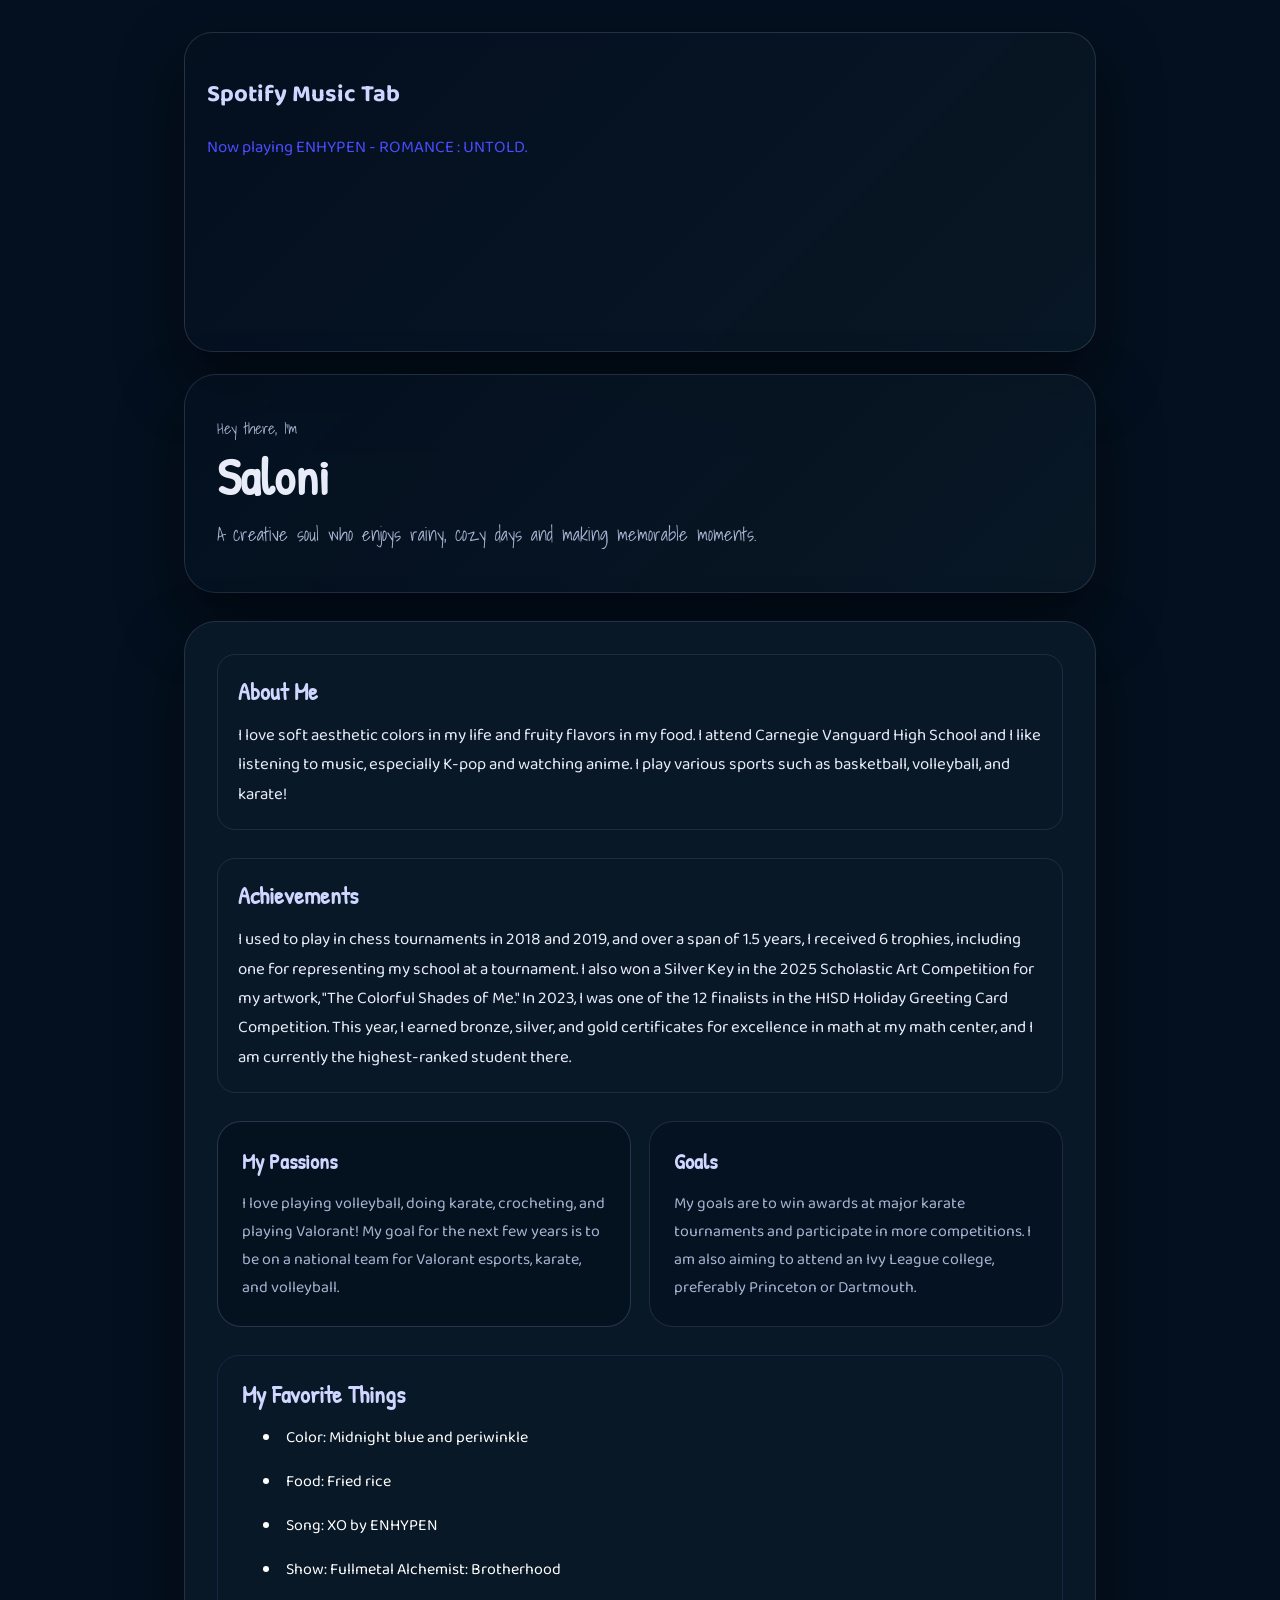
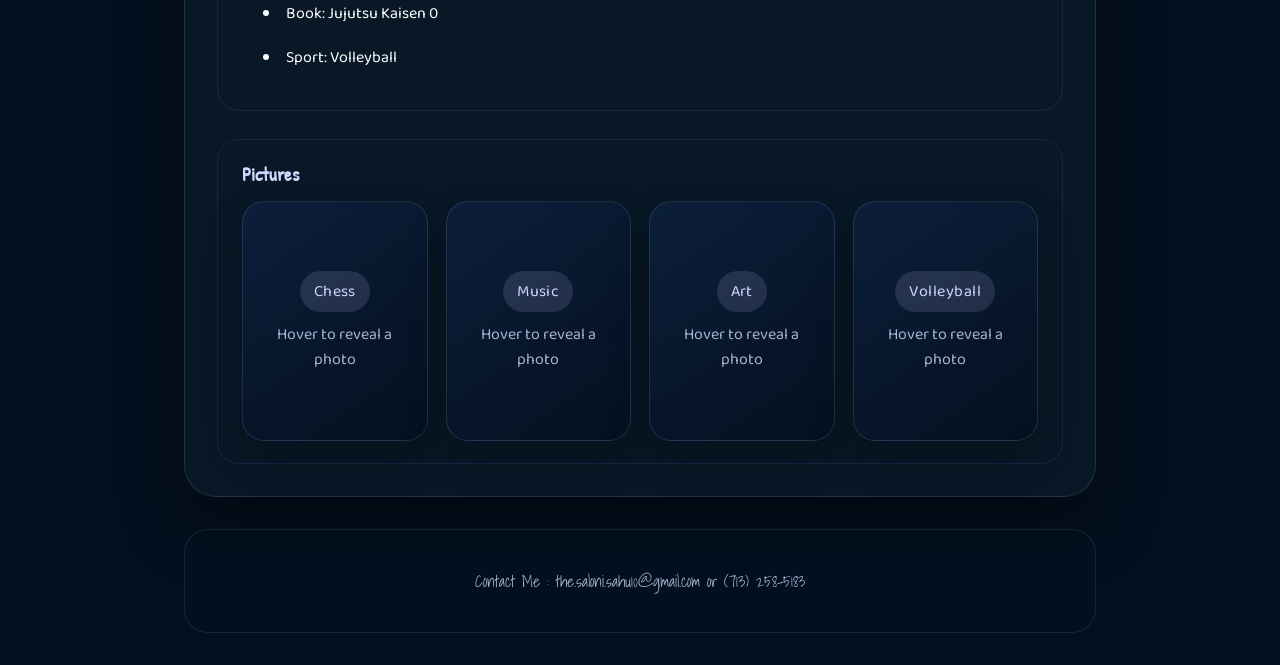
==== commit 6b0d6787: "Refactor code structure for improved readability and maintainability" ====
--- a/index.html
+++ b/index.html
@@ -92,6 +92,7 @@
         </section>
 
         <section class="favorite-block flip-gallery">
+          <h3 class="kawaii-title">Pictures</h3>
           <div class="flip-grid">
             <article class="flip-card" tabindex="0" aria-label="Chess card with picture">
               <div class="flip-card__inner">
@@ -157,7 +158,7 @@
       </main>
 
       <footer class="footer-note">
-        <p>Made with soft colors, a sweet handwriting feel, and a little bit of magic.</p>
+        <p>Contact Me : the.saloni.sahu10@gmail.com or (713) 258-5183</p>
       </footer>
     </div>
   </body>
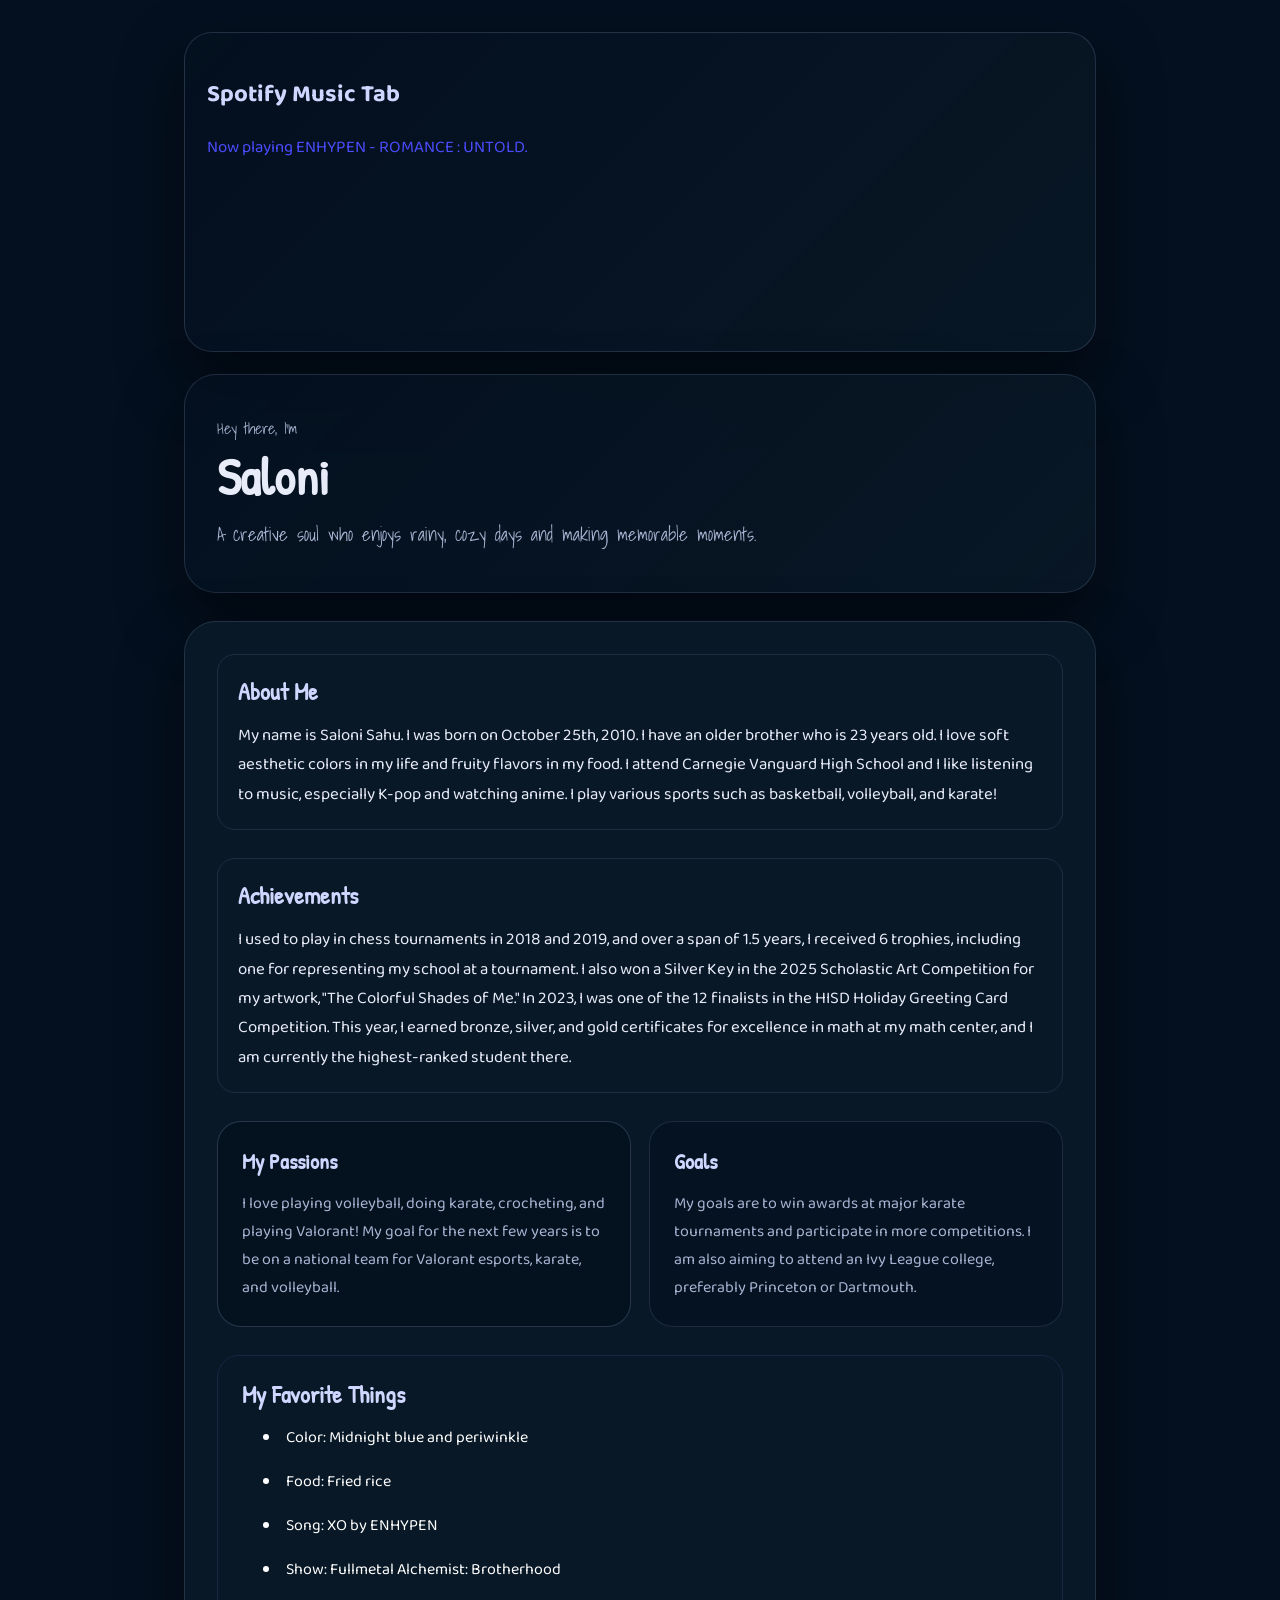
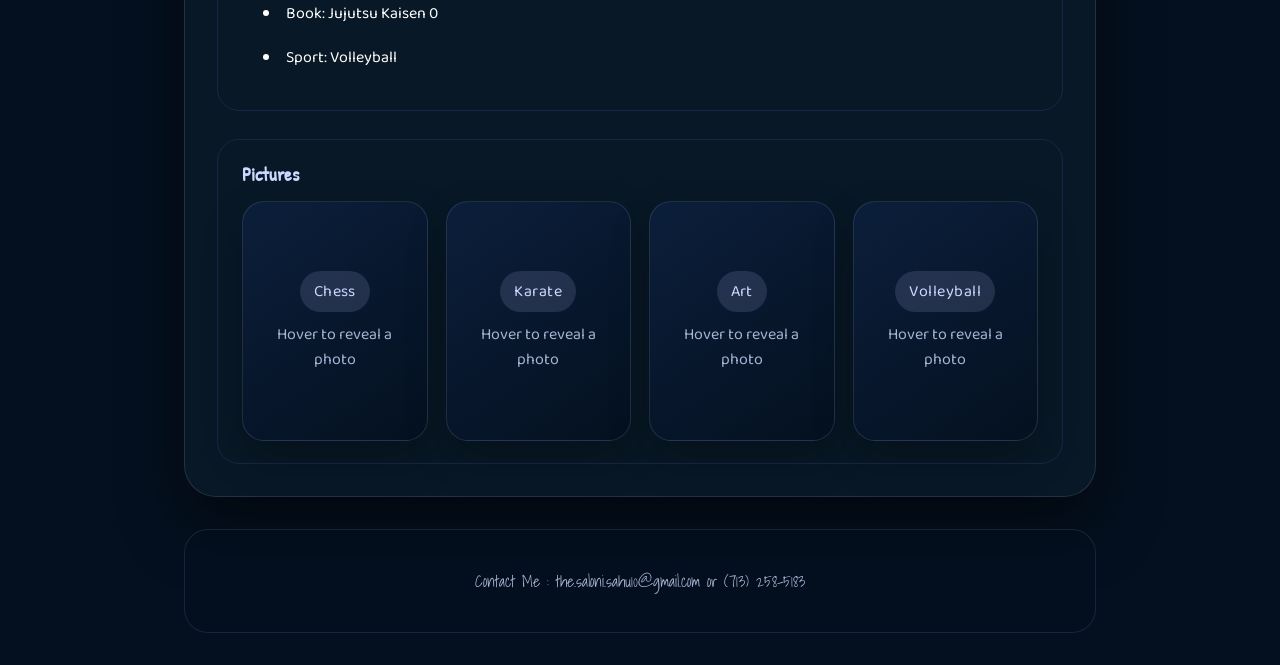
==== commit 0bff3b60: "Update personal introduction and enhance flip-card images for better representation" ====
--- a/index.html
+++ b/index.html
@@ -39,7 +39,7 @@
         <section class="intro-block">
           <h2 class="kawaii-title">About Me</h2>
           <p>
-            I love soft aesthetic colors in my life and fruity flavors in my
+            My name is Saloni Sahu. I was born on October 25th, 2010. I have an older brother who is 23 years old. I love soft aesthetic colors in my life and fruity flavors in my
             food. I attend Carnegie Vanguard High School and I like listening
             to music, especially K-pop and watching anime. I play various
             sports such as basketball, volleyball, and karate!
@@ -102,23 +102,23 @@
                 </div>
                 <div class="flip-card__face flip-card__face--back">
                   <img
-                    src="https://images.unsplash.com/photo-1528819622765-d6c120f6e9a1?auto=format&fit=crop&w=900&q=80"
+                    src="https://images.unsplash.com/photo-1586165368502-1bad197a6461?auto=format&fit=crop&w=900&q=80"
                     alt="Chess pieces on a board"
                   />
                 </div>
               </div>
             </article>
 
-            <article class="flip-card" tabindex="0" aria-label="Music card with picture">
+            <article class="flip-card" tabindex="0" aria-label="Karate card with picture">
               <div class="flip-card__inner">
                 <div class="flip-card__face flip-card__face--front">
-                  <span class="flip-card__label">Music</span>
+                  <span class="flip-card__label">Karate</span>
                   <p>Hover to reveal a photo</p>
                 </div>
                 <div class="flip-card__face flip-card__face--back">
                   <img
-                    src="https://images.unsplash.com/photo-1511379938547-c1f69419868d?auto=format&fit=crop&w=900&q=80"
-                    alt="Headphones and music setup"
+                    src="https://images.unsplash.com/photo-1555597673-b21d5c935865?auto=format&fit=crop&w=900&q=80"
+                    alt="Karate athlete practicing a kick"
                   />
                 </div>
               </div>
@@ -132,7 +132,7 @@
                 </div>
                 <div class="flip-card__face flip-card__face--back">
                   <img
-                    src="https://images.unsplash.com/photo-1513364776144-60967b0f800f?auto=format&fit=crop&w=900&q=80"
+                    src="https://images.unsplash.com/photo-1460661419201-fd4cecdf8a8b?auto=format&fit=crop&w=900&q=80"
                     alt="Paintbrushes and colorful art supplies"
                   />
                 </div>
@@ -147,7 +147,7 @@
                 </div>
                 <div class="flip-card__face flip-card__face--back">
                   <img
-                    src="https://images.unsplash.com/photo-1517927033932-b3d18e61fb3a?auto=format&fit=crop&w=900&q=80"
+                    src="https://images.unsplash.com/photo-1612872087720-bb876e2e67d1?auto=format&fit=crop&w=900&q=80"
                     alt="Volleyball on a court"
                   />
                 </div>
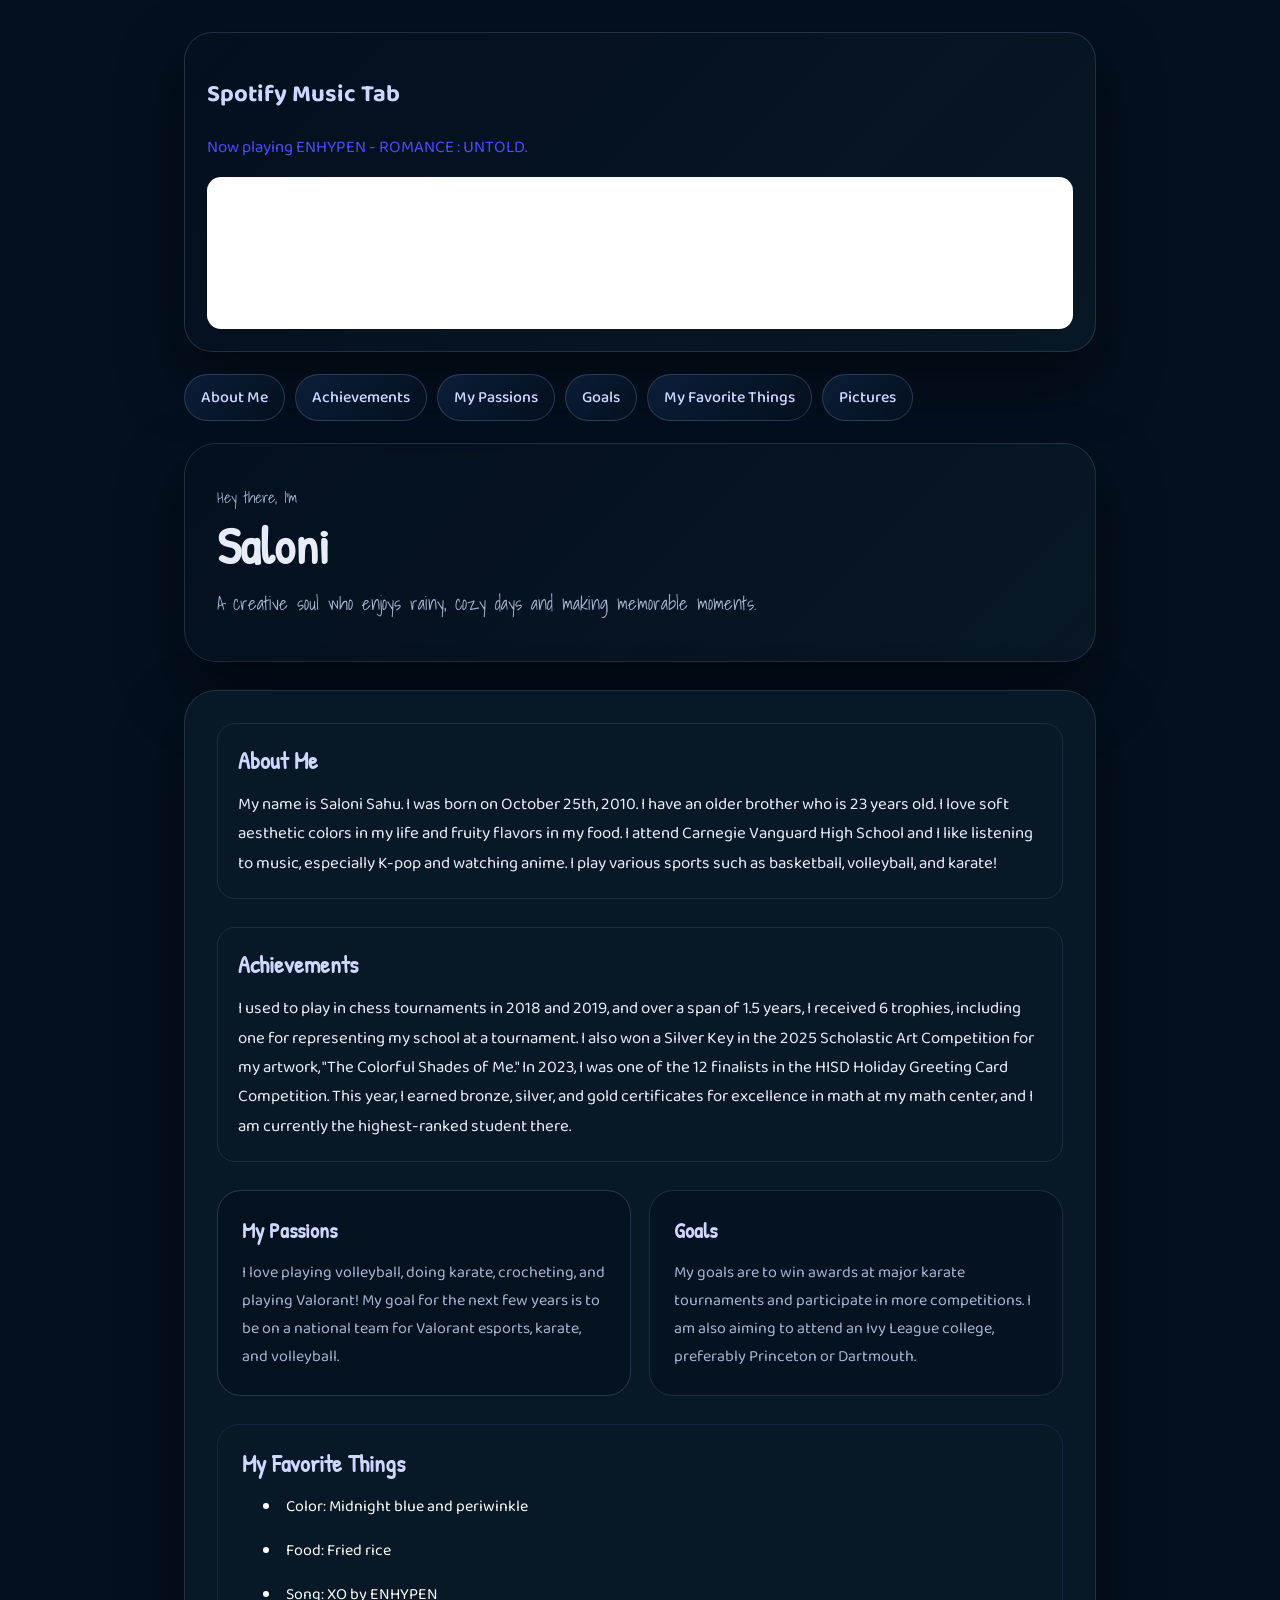
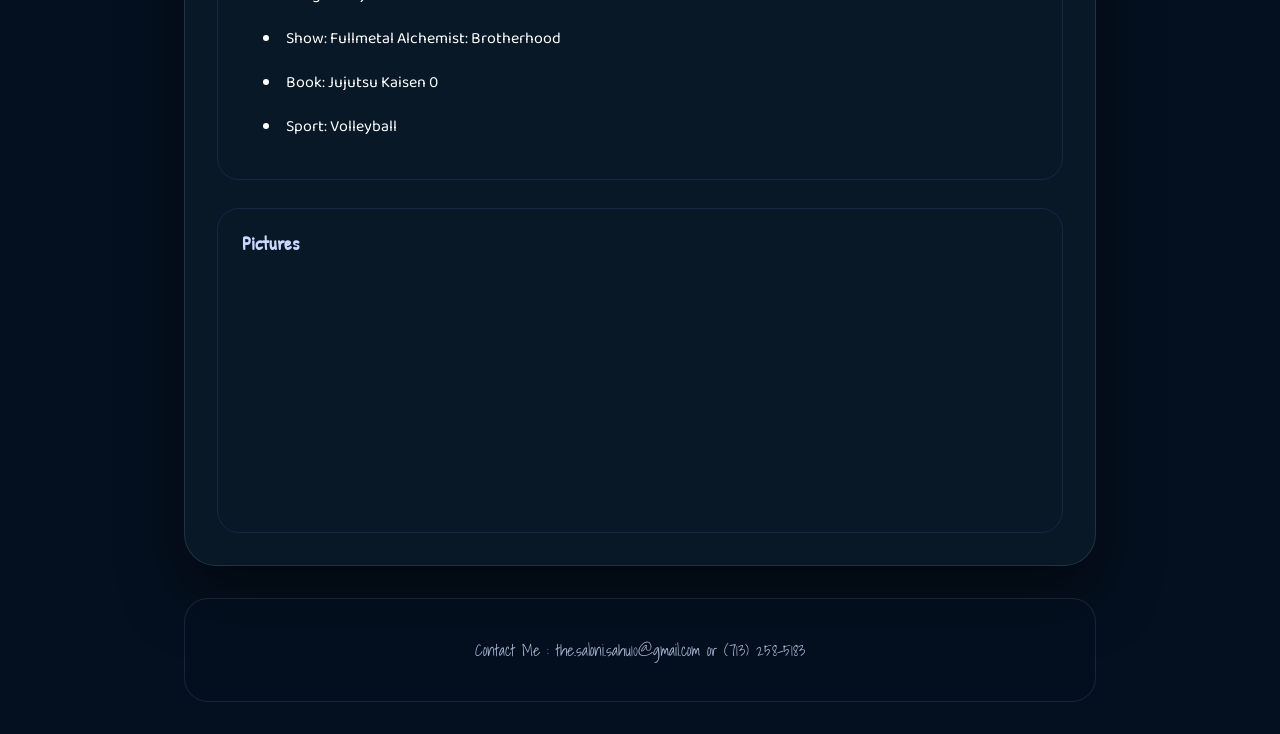
==== commit d10e96fc: "Add navigation section with smooth scrolling and styled links for improved accessibility" ====
--- a/index.html
+++ b/index.html
@@ -27,6 +27,15 @@
         </div>
       </section>
 
+      <nav class="section-nav" aria-label="Section shortcuts">
+        <a href="#about-me">About Me</a>
+        <a href="#achievements">Achievements</a>
+        <a href="#my-passions">My Passions</a>
+        <a href="#goals">Goals</a>
+        <a href="#favorite-things">My Favorite Things</a>
+        <a href="#pictures">Pictures</a>
+      </nav>
+
       <header class="hero">
         <p class="eyebrow">Hey there, I’m</p>
         <h1>Saloni</h1>
@@ -36,7 +45,7 @@
       </header>
 
       <main class="content-card">
-        <section class="intro-block">
+        <section class="intro-block" id="about-me">
           <h2 class="kawaii-title">About Me</h2>
           <p>
             My name is Saloni Sahu. I was born on October 25th, 2010. I have an older brother who is 23 years old. I love soft aesthetic colors in my life and fruity flavors in my
@@ -46,7 +55,7 @@
           </p>
         </section>
 
-        <section class="intro-block">
+        <section class="intro-block" id="achievements">
           <h2 class="kawaii-title">Achievements</h2>
           <p>
             I used to play in chess tournaments in 2018 and 2019, and over a
@@ -61,7 +70,7 @@
         </section>
 
         <section class="detail-grid">
-          <div class="detail-panel detail-panel--passions">
+          <div class="detail-panel detail-panel--passions" id="my-passions">
             <h3>My Passions</h3>
             <p>
               I love playing volleyball, doing karate, crocheting, and playing
@@ -69,7 +78,7 @@
               for Valorant esports, karate, and volleyball.
             </p>
           </div>
-          <div class="detail-panel">
+          <div class="detail-panel" id="goals">
             <h3>Goals</h3>
             <p>
               My goals are to win awards at major karate tournaments and
@@ -79,7 +88,7 @@
           </div>
         </section>
 
-        <section class="favorite-block">
+        <section class="favorite-block" id="favorite-things">
           <h2 class="kawaii-title">My Favorite Things</h2>
           <ul>
             <li>Color: Midnight blue and periwinkle</li>
@@ -91,7 +100,7 @@
           </ul>
         </section>
 
-        <section class="favorite-block flip-gallery">
+        <section class="favorite-block flip-gallery" id="pictures">
           <h3 class="kawaii-title">Pictures</h3>
           <div class="flip-grid">
             <article class="flip-card" tabindex="0" aria-label="Chess card with picture">
--- a/styles.css
+++ b/styles.css
@@ -19,6 +19,10 @@
   box-sizing: border-box;
 }
 
+html {
+  scroll-behavior: smooth;
+}
+
 body {
   margin: 0;
   min-height: 100vh;
@@ -46,6 +50,34 @@
 
 .spotify-tab .cute-note {
   margin-bottom: 16px;
+}
+
+.section-nav {
+  margin-bottom: 22px;
+  display: flex;
+  flex-wrap: wrap;
+  gap: 10px;
+}
+
+.section-nav a {
+  display: inline-flex;
+  align-items: center;
+  justify-content: center;
+  padding: 10px 16px;
+  border-radius: 999px;
+  border: 1px solid rgba(148, 166, 203, 0.25);
+  background: linear-gradient(135deg, rgba(12, 31, 60, 0.9), rgba(4, 16, 31, 0.9));
+  color: var(--periwinkle-light);
+  text-decoration: none;
+  font-weight: 500;
+  transition: transform 0.2s ease, border-color 0.2s ease, box-shadow 0.2s ease;
+}
+
+.section-nav a:hover,
+.section-nav a:focus-visible {
+  transform: translateY(-2px);
+  border-color: rgba(198, 200, 255, 0.55);
+  box-shadow: 0 8px 18px rgba(0, 0, 0, 0.25);
 }
 
 .spotify-grid {
